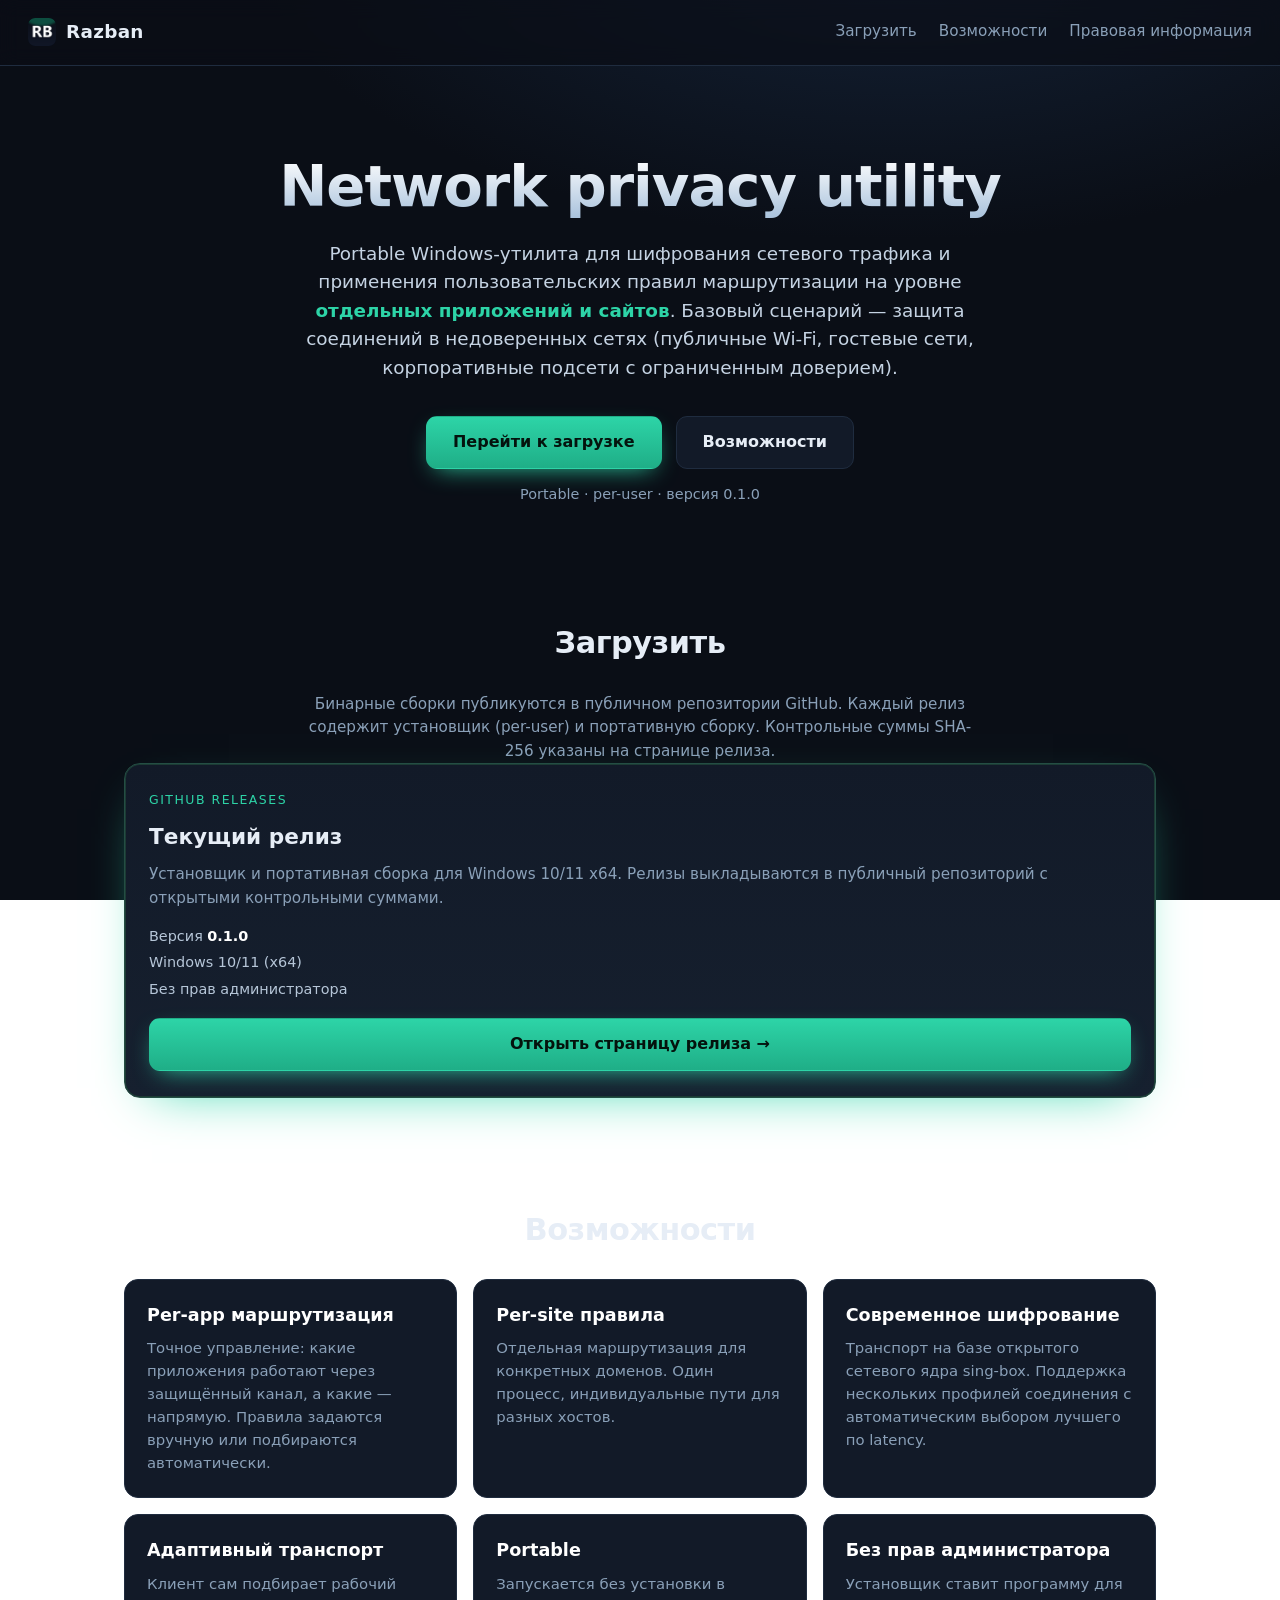
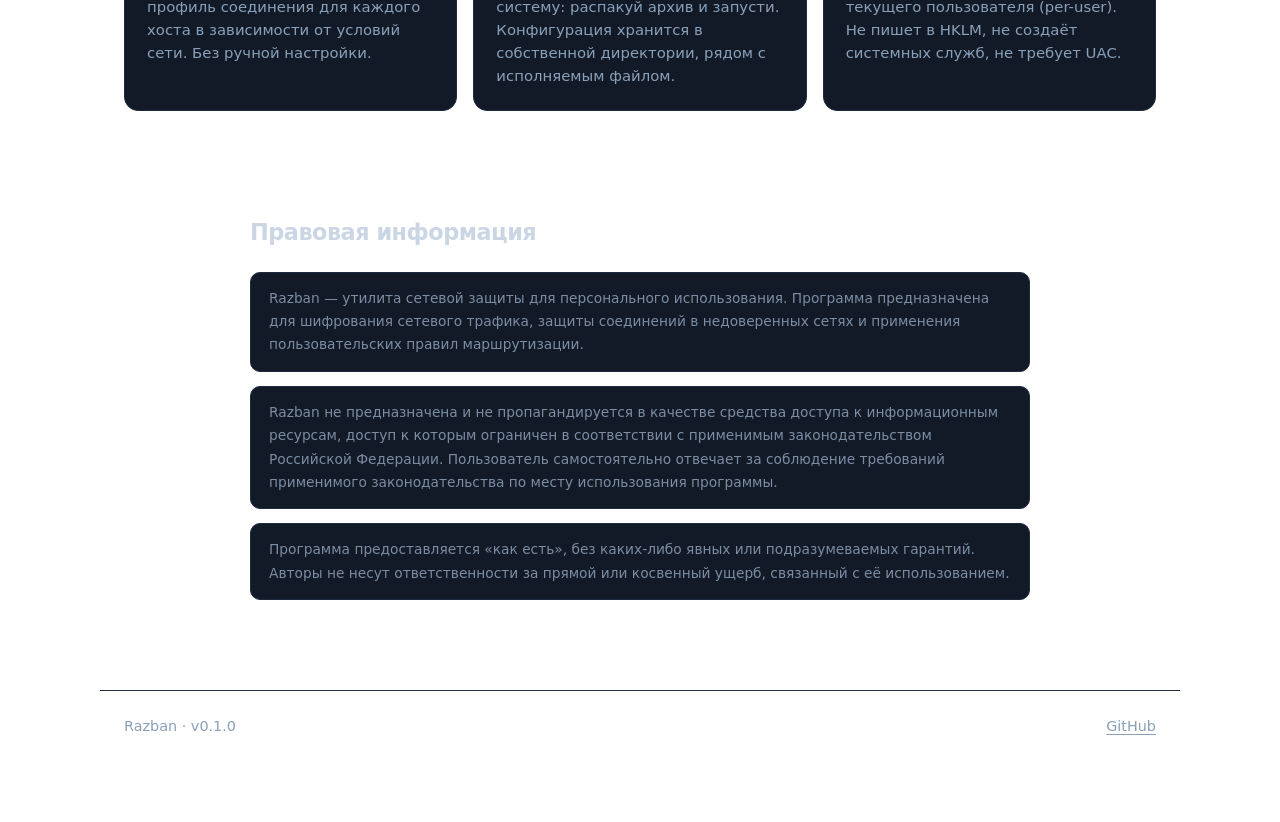
==== docs/index.html @ 3dde5dac "rename site/ to docs/ — GitHub Pages only accepts / or /docs as source" ====
<!DOCTYPE html>
<html lang="ru">
<head>
<meta charset="utf-8">
<meta name="viewport" content="width=device-width, initial-scale=1">
<title>Razban — network privacy &amp; security utility</title>
<meta name="description" content="Razban — портативная утилита сетевой защиты для Windows: шифрование трафика, гибкая маршрутизация на уровне приложений и сайтов, защита соединений в недоверенных сетях.">
<link rel="icon" href="assets/razban-256.png">
<link rel="stylesheet" href="style.css">
</head>
<body>
<header class="nav">
  <div class="brand">
    <img src="assets/razban-256.png" alt="" class="logo">
    <span>Razban</span>
  </div>
  <nav class="links">
    <a href="#download">Загрузить</a>
    <a href="#features">Возможности</a>
    <a href="#legal">Правовая информация</a>
  </nav>
</header>

<main>
  <section class="hero">
    <h1>Network privacy utility</h1>
    <p class="lede">
      Portable Windows-утилита для шифрования сетевого трафика и применения
      пользовательских правил маршрутизации на уровне <b>отдельных приложений
      и сайтов</b>. Базовый сценарий — защита соединений в недоверенных сетях
      (публичные Wi-Fi, гостевые сети, корпоративные подсети с ограниченным доверием).
    </p>
    <div class="hero-cta">
      <a href="#download" class="btn btn-primary">Перейти к загрузке</a>
      <a href="#features" class="btn btn-ghost">Возможности</a>
    </div>
    <p class="hero-sub">Portable · per-user · версия <span data-version>0.1.0</span></p>
  </section>

  <section id="download" class="download">
    <h2>Загрузить</h2>
    <p class="choose">
      Бинарные сборки публикуются в публичном репозитории GitHub. Каждый релиз
      содержит установщик (per-user) и портативную сборку. Контрольные суммы
      SHA-256 указаны на странице релиза.
    </p>
    <div class="cards">
      <article class="card card-accent">
        <div class="card-os">GitHub Releases</div>
        <h3>Текущий релиз</h3>
        <p class="card-desc">Установщик и портативная сборка для Windows&nbsp;10/11&nbsp;x64. Релизы выкладываются в публичный репозиторий с открытыми контрольными суммами.</p>
        <ul class="meta">
          <li>Версия <span data-version>0.1.0</span></li>
          <li>Windows 10/11 (x64)</li>
          <li>Без прав администратора</li>
        </ul>
        <a class="btn btn-primary" href="https://github.com/teoplaydor/razban/releases/latest" rel="noopener">Открыть страницу релиза →</a>
      </article>
    </div>
  </section>

  <section id="features" class="features">
    <h2>Возможности</h2>
    <div class="grid">
      <div class="feat"><h4>Per-app маршрутизация</h4><p>Точное управление: какие приложения работают через защищённый канал, а какие — напрямую. Правила задаются вручную или подбираются автоматически.</p></div>
      <div class="feat"><h4>Per-site правила</h4><p>Отдельная маршрутизация для конкретных доменов. Один процесс, индивидуальные пути для разных хостов.</p></div>
      <div class="feat"><h4>Современное шифрование</h4><p>Транспорт на базе открытого сетевого ядра sing-box. Поддержка нескольких профилей соединения с автоматическим выбором лучшего по latency.</p></div>
      <div class="feat"><h4>Адаптивный транспорт</h4><p>Клиент сам подбирает рабочий профиль соединения для каждого хоста в зависимости от условий сети. Без ручной настройки.</p></div>
      <div class="feat"><h4>Portable</h4><p>Запускается без установки в систему: распакуй архив и запусти. Конфигурация хранится в собственной директории, рядом с исполняемым файлом.</p></div>
      <div class="feat"><h4>Без прав администратора</h4><p>Установщик ставит программу для текущего пользователя (per-user). Не пишет в HKLM, не создаёт системных служб, не требует UAC.</p></div>
    </div>
  </section>

  <section id="legal" class="legal">
    <h2>Правовая информация</h2>
    <p class="disclaimer">
      Razban — утилита сетевой защиты для персонального использования. Программа
      предназначена для шифрования сетевого трафика, защиты соединений в
      недоверенных сетях и применения пользовательских правил маршрутизации.
    </p>
    <p class="disclaimer">
      Razban не предназначена и не пропагандируется в качестве средства доступа
      к информационным ресурсам, доступ к которым ограничен в соответствии с
      применимым законодательством Российской Федерации. Пользователь самостоятельно
      отвечает за соблюдение требований применимого законодательства по месту
      использования программы.
    </p>
    <p class="disclaimer">
      Программа предоставляется «как есть», без каких-либо явных или подразумеваемых
      гарантий. Авторы не несут ответственности за прямой или косвенный ущерб,
      связанный с её использованием.
    </p>
  </section>
</main>

<footer>
  <span>Razban · v<span data-version>0.1.0</span></span>
  <span class="muted"><a href="https://github.com/teoplaydor/razban">GitHub</a></span>
</footer>

<script src="app.js"></script>
</body>
</html>
---- docs/style.css ----
:root{
  --bg:#0a0e16; --bg2:#0f1421; --panel:#121a28; --panel2:#16202f;
  --line:#1f2c3f; --text:#e6edf6; --muted:#8aa0b8; --accent:#2dd4a7;
  --accent2:#1fae87; --danger:#ff5a6e;
}
*{box-sizing:border-box;margin:0;padding:0}
html{scroll-behavior:smooth}
body{
  font-family:-apple-system,BlinkMacSystemFont,"Segoe UI",Roboto,Inter,system-ui,sans-serif;
  background:radial-gradient(1200px 600px at 70% -10%,#15243a 0%,var(--bg) 55%) fixed;
  color:var(--text); line-height:1.55; -webkit-font-smoothing:antialiased;
}
a{color:inherit;text-decoration:none}
code{font-family:"JetBrains Mono",ui-monospace,Consolas,monospace;font-size:.9em}

.nav{
  display:flex;align-items:center;justify-content:space-between;
  padding:18px 28px;position:sticky;top:0;z-index:10;
  background:rgba(10,14,22,.7);backdrop-filter:blur(10px);border-bottom:1px solid var(--line);
}
.brand{display:flex;align-items:center;gap:10px;font-weight:700;font-size:1.15rem;letter-spacing:.3px}
.logo{width:28px;height:28px;border-radius:7px}
.links{display:flex;gap:22px}
.links a{color:var(--muted);font-size:.95rem;transition:color .15s}
.links a:hover{color:var(--text)}

main{max-width:1080px;margin:0 auto;padding:0 24px}

.hero{text-align:center;padding:90px 10px 60px}
.hero h1{font-size:clamp(2.2rem,5vw,3.6rem);line-height:1.08;letter-spacing:-1px;
  background:linear-gradient(180deg,#fff,#a9c2dc);-webkit-background-clip:text;background-clip:text;color:transparent}
.lede{max-width:680px;margin:22px auto 0;color:#c5d3e3;font-size:1.15rem}
.lede b{color:var(--accent)}
.hero-cta{display:flex;gap:14px;justify-content:center;margin:34px 0 14px;flex-wrap:wrap}
.hero-sub{color:var(--muted);font-size:.9rem}

.btn{display:inline-block;padding:13px 26px;border-radius:11px;font-weight:600;font-size:1rem;
  cursor:pointer;transition:transform .12s,box-shadow .2s,background .2s;border:1px solid transparent}
.btn:active{transform:translateY(1px)}
.btn-primary{background:linear-gradient(180deg,var(--accent),var(--accent2));color:#04130d;
  box-shadow:0 8px 24px -10px var(--accent)}
.btn-primary:hover{box-shadow:0 12px 30px -8px var(--accent)}
.btn-ghost{border-color:var(--line);color:var(--text);background:var(--panel)}
.btn-ghost:hover{border-color:var(--accent);color:var(--accent)}
.btn-disabled,.btn[aria-disabled="true"]{background:var(--panel);color:var(--muted);
  border-color:var(--line);cursor:not-allowed;pointer-events:none}

section{padding:54px 0}
h2{font-size:1.9rem;letter-spacing:-.5px;margin-bottom:26px;text-align:center}

.cards{display:grid;grid-template-columns:repeat(auto-fit,minmax(280px,1fr));gap:18px}
.card{background:linear-gradient(180deg,var(--panel),var(--panel2));border:1px solid var(--line);
  border-radius:16px;padding:26px 24px;display:flex;flex-direction:column;gap:10px}
.card-accent{border-color:#244e44;box-shadow:0 0 0 1px #1c3b34 inset,0 18px 50px -28px var(--accent)}
.card-soon{opacity:.72}
.card-os{font-size:.78rem;text-transform:uppercase;letter-spacing:1.5px;color:var(--accent)}
.card h3{font-size:1.35rem}
.card-desc{color:var(--muted);font-size:.95rem;min-height:48px}
.meta{list-style:none;display:flex;flex-direction:column;gap:4px;color:#b6c6d8;font-size:.9rem;margin:4px 0 8px}
.meta span{color:#fff;font-weight:600}
.card .btn{text-align:center;margin-top:auto}
.hash{margin-top:10px;font-size:.8rem;color:var(--muted)}
.hash summary{cursor:pointer}
.hash code{display:block;margin-top:6px;word-break:break-all;color:#8aa0b8}
.choose{text-align:center;color:var(--muted);margin-top:26px;font-size:.95rem;max-width:680px;margin-left:auto;margin-right:auto}
.choose b{color:var(--text)}

.grid{display:grid;grid-template-columns:repeat(auto-fit,minmax(280px,1fr));gap:16px}
.feat{background:var(--panel);border:1px solid var(--line);border-radius:14px;padding:22px}
.feat h4{font-size:1.1rem;margin-bottom:8px;color:#fff}
.feat p{color:var(--muted);font-size:.93rem}

.faq{max-width:760px;margin:0 auto}
.faq details{background:var(--panel);border:1px solid var(--line);border-radius:12px;padding:16px 18px;margin-bottom:12px}
.faq summary{cursor:pointer;font-weight:600;color:#fff}
.faq p{color:var(--muted);margin-top:10px;font-size:.93rem}

.legal{max-width:780px;margin:0 auto;padding:50px 0}
.legal h2{font-size:1.4rem;margin-bottom:22px;text-align:left;color:#cbd6e5}
.disclaimer{color:#7c8da2;font-size:.86rem;line-height:1.7;margin-bottom:14px;
  background:var(--panel);border:1px solid var(--line);border-radius:10px;
  padding:14px 18px}
.disclaimer:last-child{margin-bottom:0}

footer{max-width:1080px;margin:40px auto 60px;padding:24px;border-top:1px solid var(--line);
  display:flex;justify-content:space-between;color:var(--muted);font-size:.9rem}
footer a{color:var(--muted);text-decoration:underline;text-underline-offset:3px}
footer a:hover{color:var(--text)}
.muted{color:#5e7088}
@media(max-width:560px){.nav{padding:14px 16px}.links{gap:14px}.hero{padding:60px 6px 40px}}
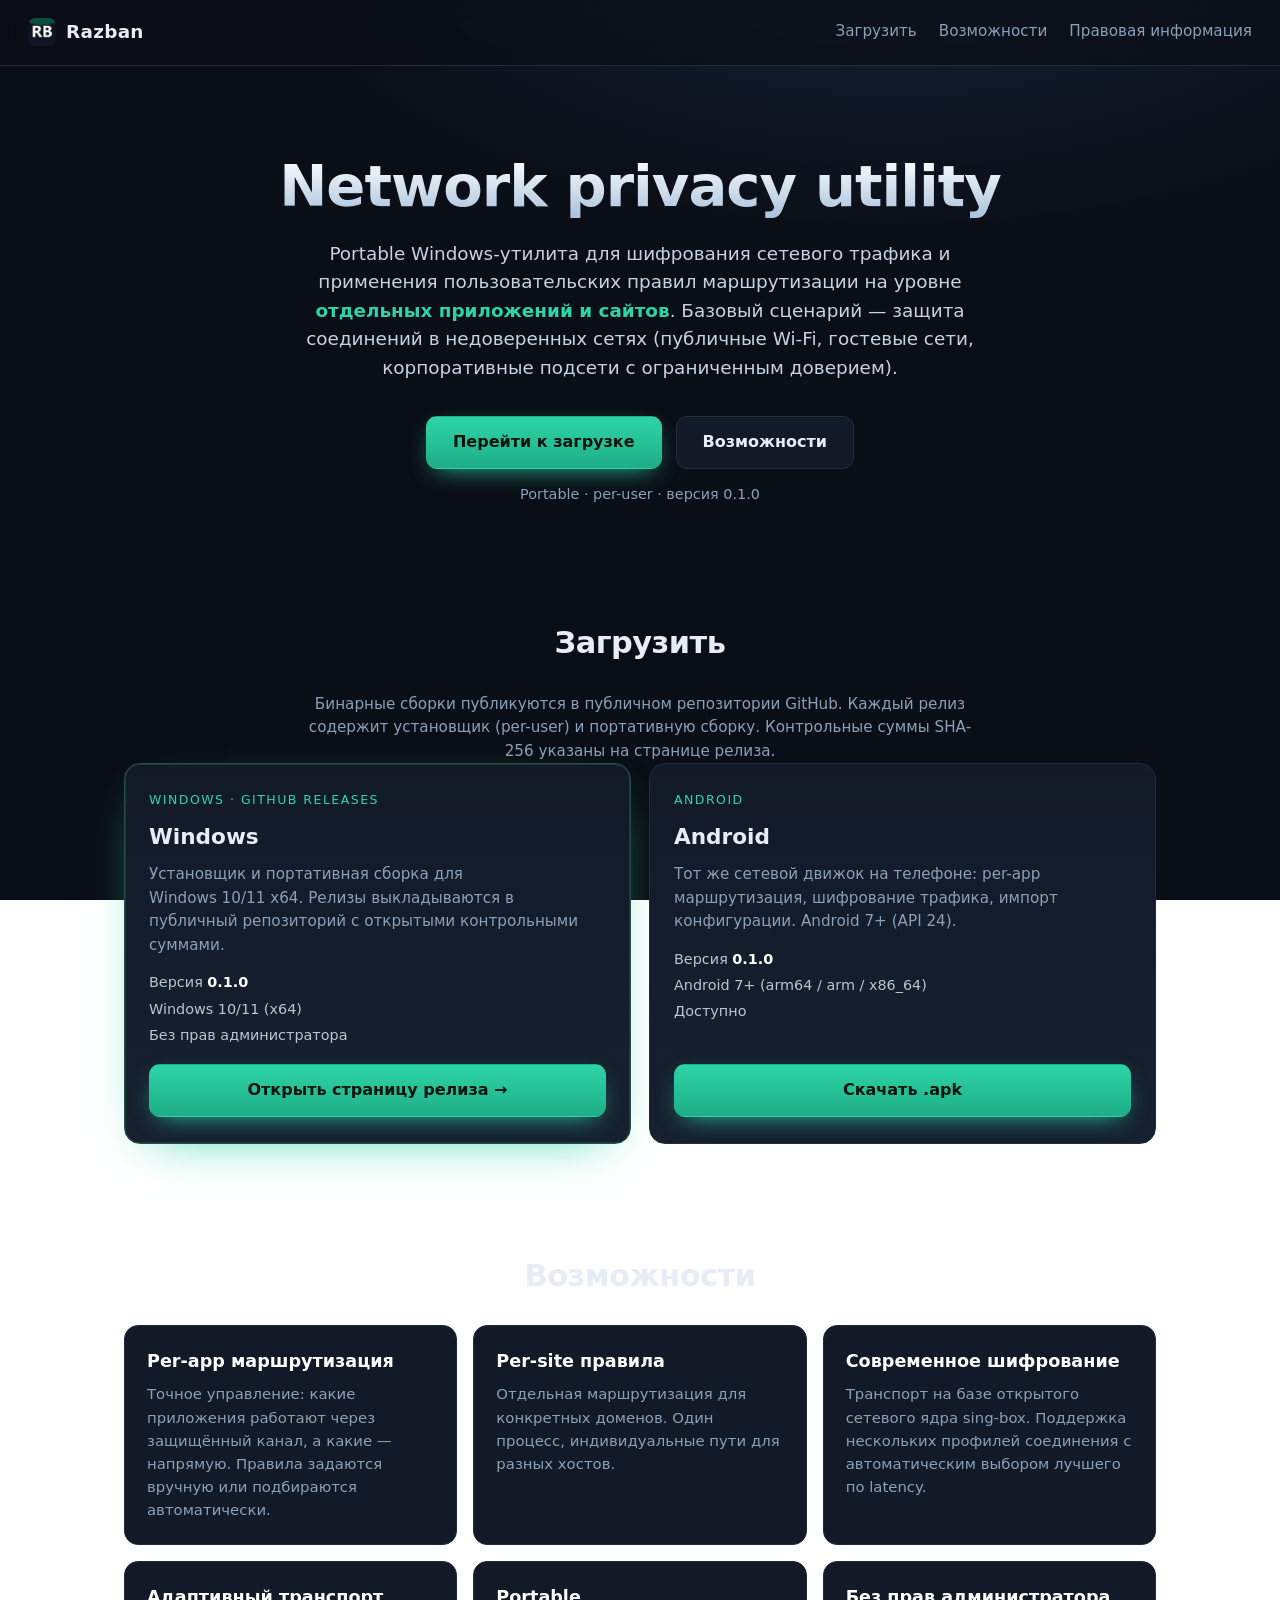
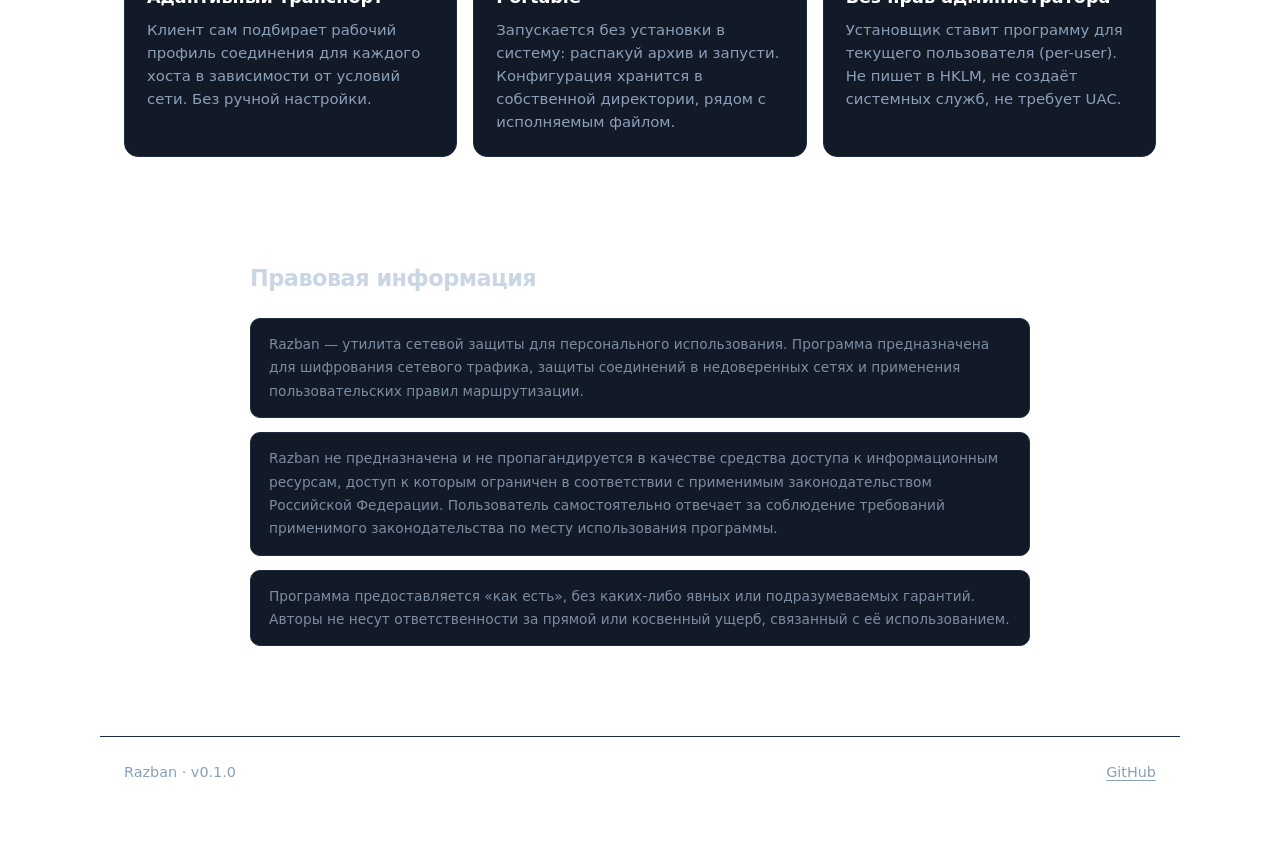
==== commit 0d015a44: "android: APK 0.1.0 shipped; harden CI (explicit SDK platform install); site Android cell live" ====
--- a/docs/index.html
+++ b/docs/index.html
@@ -46,8 +46,8 @@
     </p>
     <div class="cards">
       <article class="card card-accent">
-        <div class="card-os">GitHub Releases</div>
-        <h3>Текущий релиз</h3>
+        <div class="card-os">Windows · GitHub Releases</div>
+        <h3>Windows</h3>
         <p class="card-desc">Установщик и портативная сборка для Windows&nbsp;10/11&nbsp;x64. Релизы выкладываются в публичный репозиторий с открытыми контрольными суммами.</p>
         <ul class="meta">
           <li>Версия <span data-version>0.1.0</span></li>
@@ -55,6 +55,18 @@
           <li>Без прав администратора</li>
         </ul>
         <a class="btn btn-primary" href="https://github.com/teoplaydor/razban/releases/latest" rel="noopener">Открыть страницу релиза →</a>
+      </article>
+
+      <article class="card" data-android-card>
+        <div class="card-os">Android</div>
+        <h3>Android</h3>
+        <p class="card-desc">Тот же сетевой движок на телефоне: per-app маршрутизация, шифрование трафика, импорт конфигурации. Android&nbsp;7+ (API&nbsp;24).</p>
+        <ul class="meta">
+          <li>Версия <span data-android-version>0.1.0</span></li>
+          <li>Android 7+ (arm64 / arm / x86_64)</li>
+          <li data-android-status>Бета</li>
+        </ul>
+        <a class="btn btn-primary" data-android-url href="https://github.com/teoplaydor/razban/releases" rel="noopener">Скачать .apk</a>
       </article>
     </div>
   </section>
